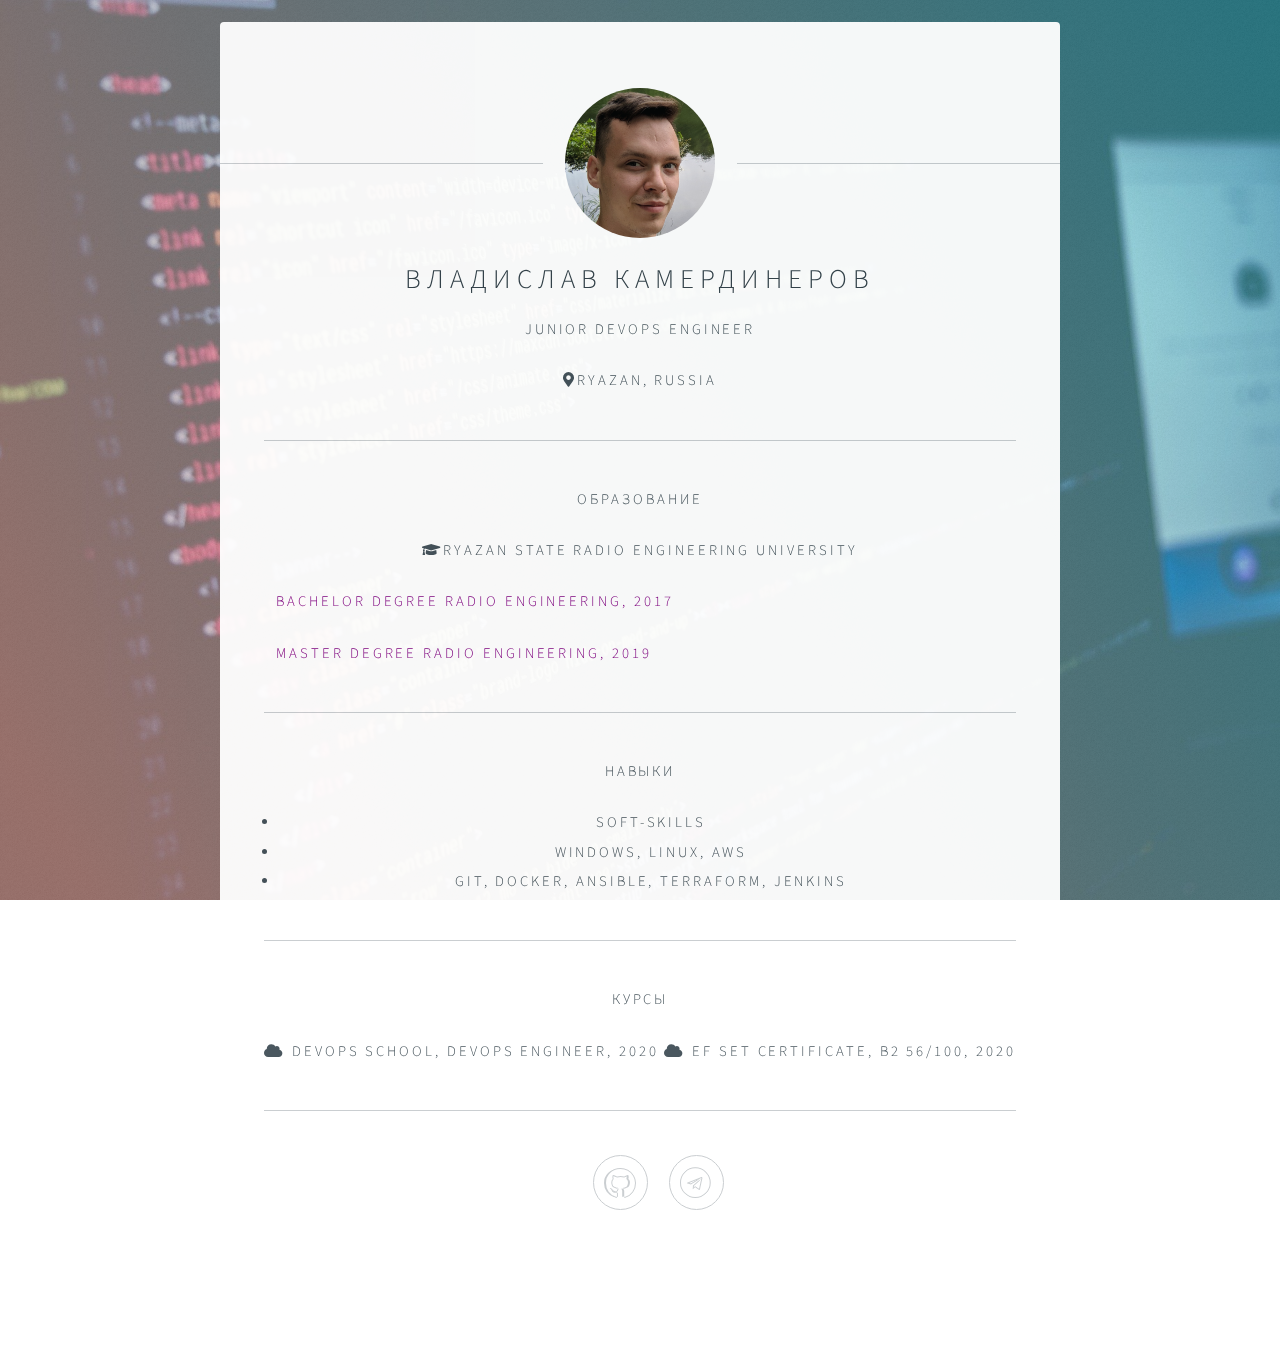
==== index.html @ 16338e8a "add ES" ====
<!DOCTYPE HTML>
<!--
	Identity by HTML5 UP
	html5up.net | @ajlkn
	Free for personal and commercial use under the CCA 3.0 license (html5up.net/license)
-->
<html lang="en" dir="ltr">
	<head>
		<title>Vlad Kamerdinerov</title>
		<meta name="author" content="Vlad Kamerdinerov" />
		<meta name="description" content="This represents my professional identity card, and landing page linking to my social networking profiles." />
		<meta name="keywords" content="dev, engineer, ops, programmer, windows, linux, radio, auto, computer, science, bachelor, master" />

		<meta charset="utf-8" />
		<meta name="viewport" content="width=device-width, initial-scale=1" />
		<!--[if lte IE 8]><script src="assets/js/html5shiv.js"></script><![endif]-->
		<link rel="stylesheet" href="assets/css/fontawesome.min.css" />
		<link rel="stylesheet" href="assets/css/brands.min.css" />
		<link rel="stylesheet" href="assets/css/solid.min.css" />
		<link rel="stylesheet" href="assets/css/github-widget.css" />
		<link rel="stylesheet" href="assets/css/main.css" />
		<link rel="icon" href="images/icon.ico" />
		<!--[if lte IE 9]><link rel="stylesheet" href="assets/css/ie9.css" /><![endif]-->
		<!--[if lte IE 8]><link rel="stylesheet" href="assets/css/ie8.css" /><![endif]-->
		<noscript><link rel="stylesheet" href="assets/css/noscript.css" /></noscript>
	</head>
	<body class="is-loading">

		<!-- Wrapper -->
		<div id="wrapper">

			<!-- Main -->
			<section id="main">
				<header>
					<span class="avatar"><img src="images/avatar.jpg" width="150" height="150" alt="" /></span>
					<h1>Владислав Камердинеров</h1>
					<p><a href="https://ryazan.hh.ru/resume/747a5151ff0758f7b00039ed1f324868526679">Junior DevOps Engineer</a></p>
					<p><i class="icon fas fa-map-marker-alt"></i>Ryazan, Russia</p>
				</header>

				<hr />
				<p>Образование</p>
				<p><i class="icon fas fa-graduation-cap"></i>Ryazan State Radio Engineering University</p>
				<p align="left" style="color: purple">&nbsp;&nbsp;Bachelor degree Radio Engineering, 2017</p>
				<p align="left" style="color: purple">&nbsp;&nbsp;Master degree Radio Engineering, 2019</p>
				<hr />

				<p>Навыки</p>
				<ul>
				<li class="text-white">Soft-skills</li>
				<li class="text-white">Windows, Linux, AWS</li>
				<li class="text-white">GIT, Docker, Ansible, Terraform, Jenkins</li>
				</ul>
				<hr />

				<p>Курсы</p>
				<a class="nav-link text-white" target="_blank" href="files/DevopsKamerdinerov.pdf" rel="nofollow">
                <i class="fas fa-cloud">&nbsp;</i>DevOps School, DevOps Engineer, 2020</a>
				<a class="nav-link text-white" target="_blank" href="files/EF_SET_Certificate" rel="nofollow">
                <i class="fas fa-cloud">&nbsp;</i>EF SET Certificate, B2 56/100, 2020</a>
				<hr />



				<!--
				<p>Проекты</p>
				<p>
				<div class="github-widget" data-user="v-kamerdinerov"></div>
				</p>
				<hr />
				-->


				<footer>
					<ul class="icons fa-ul">
						<li><a href="https://github.com/v-kamerdinerov/" class="icon fab fa-github">GitHub</a></li>
						<li><a href="https://t.me/VladFleur" class="icon fab fa-telegram">Telegram @VladFleur</a></li>
					</ul>
				</footer>

			</section>




			<!-- Footer -->
			<footer id="footer">
				<ul class="copyright">
					<li>&copy; Vlad Kamerdinerov (2020)</li><li>Design: <a href="http://html5up.net">HTML5 UP</a></li>
				</ul>
			</footer>

		</section>

		<!-- Scripts -->
		<!--[if lte IE 8]><script src="assets/js/respond.min.js"></script><![endif]-->
		<script>
			if ('addEventListener' in window) {
				window.addEventListener('load', function() { document.body.className = document.body.className.replace(/\bis-loading\b/, ''); });
				document.body.className += (navigator.userAgent.match(/(MSIE|rv:11\.0)/) ? ' is-ie' : '');
			}
		</script>
		<script src="assets/css/github-widget.js"></script>
	</body>
</html>
---- assets/css/brands.min.css ----
/*!
 * Font Awesome Free 5.8.2 by @fontawesome - https://fontawesome.com
 * License - https://fontawesome.com/license/free (Icons: CC BY 4.0, Fonts: SIL OFL 1.1, Code: MIT License)
 */
@font-face{font-family:"Font Awesome 5 Brands";font-style:normal;font-weight:normal;font-display:auto;src:url(../webfonts/fa-brands-400.eot);src:url(../webfonts/fa-brands-400.eot?#iefix) format("embedded-opentype"),url(../webfonts/fa-brands-400.woff2) format("woff2"),url(../webfonts/fa-brands-400.woff) format("woff"),url(../webfonts/fa-brands-400.ttf) format("truetype"),url(../webfonts/fa-brands-400.svg#fontawesome) format("svg")}.fab{font-family:"Font Awesome 5 Brands"}
---- assets/css/solid.min.css ----
/*!
 * Font Awesome Free 5.8.2 by @fontawesome - https://fontawesome.com
 * License - https://fontawesome.com/license/free (Icons: CC BY 4.0, Fonts: SIL OFL 1.1, Code: MIT License)
 */
@font-face{font-family:"Font Awesome 5 Free";font-style:normal;font-weight:900;font-display:auto;src:url(../webfonts/fa-solid-900.eot);src:url(../webfonts/fa-solid-900.eot?#iefix) format("embedded-opentype"),url(../webfonts/fa-solid-900.woff2) format("woff2"),url(../webfonts/fa-solid-900.woff) format("woff"),url(../webfonts/fa-solid-900.ttf) format("truetype"),url(../webfonts/fa-solid-900.svg#fontawesome) format("svg")}.fa,.fas{font-family:"Font Awesome 5 Free";font-weight:900}
---- assets/css/github-widget.css ----
.gw-repo-outer {
  float: left;
  width: 100%;
}
.gw-repo-outer:nth-child(2) {
  clear: left;
}
.gw-repo {
  padding: 0.5em 0;
  margin: 0 1.5em 1em 0;
  border-top: 1px solid #ccc;
}
.gw-repo:nth-child(2n) {
  margin: 0 0 1em 1.5em;
}
.gw-title{
  margin-bottom: 0.3em;
}
.gw-name {
  font-weight: bold;
}
.gw-stats {
  display: inline-block;
  margin: 0;
  float: right;
}
.gw-watchers, .gw-forks {
  display: inline-block;
  height: 21px;
  padding: 0 5px 0 23px;
  line-height: 21px;
  background: transparent url('repostat.png') no-repeat 0 0;
}
.gw-watchers {
  background-position: 5px -2px;
}
.gw-forks {
  background-position: 5px -52px;
}
.gw-lang {
  font-size: 0.8em;
  color: #777;
}
.gw-clearer {
  clear: left;
}
---- assets/css/main.css ----
@charset "UTF-8";
@import url(fontawesome.min.css);
@import url("https://fonts.googleapis.com/css?family=Source+Sans+Pro:300");

/*
	Identity by HTML5 UP
	html5up.net | @ajlkn
	Free for personal and commercial use under the CCA 3.0 license (html5up.net/license)
*/

/* Reset */

	html, body, div, span, applet, object, iframe, h1, h2, h3, h4, h5, h6, p, blockquote, pre, a, abbr, acronym, address, big, cite, code, del, dfn, em, img, ins, kbd, q, s, samp, small, strike, strong, sub, sup, tt, var, b, u, i, center, dl, dt, dd, ol, ul, li, fieldset, form, label, legend, table, caption, tbody, tfoot, thead, tr, th, td, article, aside, canvas, details, embed, figure, figcaption, footer, header, hgroup, menu, nav, output, ruby, section, summary, time, mark, audio, video {
		margin: 0;
		padding: 0;
		border: 0;
		font-size: 100%;
		font: inherit;
		vertical-align: baseline;
	}

	article, aside, details, figcaption, figure, footer, header, hgroup, menu, nav, section {
		display: block;
	}

	body {
		line-height: 1;
	}

	ol, ul {
		list-style: none;
	}

	blockquote, q {
		quotes: none;
	}

	blockquote:before, blockquote:after, q:before, q:after {
		content: '';
		content: none;
	}

	table {
		border-collapse: collapse;
		border-spacing: 0;
	}

	body {
		-webkit-text-size-adjust: none;
	}

/* Box Model */

	*, *:before, *:after {
		-moz-box-sizing: border-box;
		-webkit-box-sizing: border-box;
		box-sizing: border-box;
	}

/* Basic */

	@media screen and (max-width: 480px) {

		html, body {
			min-width: 320px;
		}

	}

	body.is-loading *, body.is-loading *:before, body.is-loading *:after {
		-moz-animation: none !important;
		-webkit-animation: none !important;
		-ms-animation: none !important;
		animation: none !important;
		-moz-transition: none !important;
		-webkit-transition: none !important;
		-ms-transition: none !important;
		transition: none !important;
	}

	html {
		height: 100%;
	}

	body {
		height: 100%;
		background-color: #ffffff;
		background-image: url("images/overlay.png"), -moz-linear-gradient(60deg, rgba(255, 165, 150, 0.5) 5%, rgba(0, 228, 255, 0.35)), url("../../images/bg.jpg");
		background-image: url("images/overlay.png"), -webkit-linear-gradient(60deg, rgba(255, 165, 150, 0.5) 5%, rgba(0, 228, 255, 0.35)), url("../../images/bg.jpg");
		background-image: url("images/overlay.png"), -ms-linear-gradient(60deg, rgba(255, 165, 150, 0.5) 5%, rgba(0, 228, 255, 0.35)), url("../../images/bg.jpg");
		background-image: url("images/overlay.png"), linear-gradient(60deg, rgba(255, 165, 150, 0.5) 5%, rgba(0, 228, 255, 0.35)), url("../../images/bg.jpg");
		background-repeat: repeat,			no-repeat,			no-repeat;
		background-size: 100px 100px, cover,				cover;
		background-position: top left,		center center,		bottom center;
		background-attachment: fixed,			fixed,				fixed;
	}

		body:after {
			content: '';
			display: block;
			position: fixed;
			top: 0;
			left: 0;
			width: 100%;
			height: inherit;
			opacity: 0;
			z-index: 1;
			background-color: #ffffff;
			background-image: url("images/overlay.png"), -moz-linear-gradient(60deg, rgba(255, 165, 150, 0.5) 5%, rgba(0, 228, 255, 0.35));
			background-image: url("images/overlay.png"), -webkit-linear-gradient(60deg, rgba(255, 165, 150, 0.5) 5%, rgba(0, 228, 255, 0.35));
			background-image: url("images/overlay.png"), -ms-linear-gradient(60deg, rgba(255, 165, 150, 0.5) 5%, rgba(0, 228, 255, 0.35));
			background-image: url("images/overlay.png"), linear-gradient(60deg, rgba(255, 165, 150, 0.5) 5%, rgba(0, 228, 255, 0.35));
			background-repeat: repeat,			no-repeat;
			background-size: 100px 100px, cover;
			background-position: top left,		center center;
			-moz-transition: opacity 1.75s ease-out;
			-webkit-transition: opacity 1.75s ease-out;
			-ms-transition: opacity 1.75s ease-out;
			transition: opacity 1.75s ease-out;
		}

		body.is-loading:after {
			opacity: 1;
		}

/* Type */

	body, input, select, textarea {
		color: #414f57;
		font-family: "Source Sans Pro", Helvetica, sans-serif;
		font-size: 14pt;
		font-weight: 300;
		line-height: 2;
		letter-spacing: 0.2em;
		text-transform: uppercase;
	}

		@media screen and (max-width: 1680px) {

			body, input, select, textarea {
				font-size: 11pt;
			}

		}

		@media screen and (max-width: 480px) {

			body, input, select, textarea {
				font-size: 10pt;
				line-height: 1.75;
			}

		}

	a {
		-moz-transition: color 0.2s ease, border-color 0.2s ease;
		-webkit-transition: color 0.2s ease, border-color 0.2s ease;
		-ms-transition: color 0.2s ease, border-color 0.2s ease;
		transition: color 0.2s ease, border-color 0.2s ease;
		color: inherit;
		text-decoration: none;
	}

		a:before {
			-moz-transition: color 0.2s ease, text-shadow 0.2s ease;
			-webkit-transition: color 0.2s ease, text-shadow 0.2s ease;
			-ms-transition: color 0.2s ease, text-shadow 0.2s ease;
			transition: color 0.2s ease, text-shadow 0.2s ease;
		}

		a:hover {
			color: #ff7496;
		}

	strong, b {
		color: #313f47;
	}

	em, i {
		font-style: italic;
	}

	p {
		margin: 0 0 1.5em 0;
	}

	h1, h2, h3, h4, h5, h6 {
		color: #313f47;
		line-height: 1.5;
		margin: 0 0 0.75em 0;
	}

		h1 a, h2 a, h3 a, h4 a, h5 a, h6 a {
			color: inherit;
			text-decoration: none;
		}

	h1 {
		font-size: 1.85em;
		letter-spacing: 0.22em;
		margin: 0 0 0.525em 0;
	}

	h2 {
		font-size: 1.25em;
	}

	h3 {
		font-size: 1em;
	}

	h4 {
		font-size: 1em;
	}

	h5 {
		font-size: 1em;
	}

	h6 {
		font-size: 1em;
	}

	@media screen and (max-width: 480px) {

		h1 {
			font-size: 1.65em;
		}

	}

	sub {
		font-size: 0.8em;
		position: relative;
		top: 0.5em;
	}

	sup {
		font-size: 0.8em;
		position: relative;
		top: -0.5em;
	}

	hr {
		border: 0;
		border-bottom: solid 1px #c8cccf;
		margin: 3em 0;
	}

/* Form */

	form {
		margin: 0 0 1.5em 0;
	}

		form > .field {
			margin: 0 0 1.5em 0;
		}

			form > .field > :last-child {
				margin-bottom: 0;
			}

	label {
		color: #313f47;
		display: block;
		font-size: 0.9em;
		margin: 0 0 0.75em 0;
	}

	input[type="text"],
	input[type="password"],
	input[type="email"],
	input[type="tel"],
	select,
	textarea {
		-moz-appearance: none;
		-webkit-appearance: none;
		-ms-appearance: none;
		appearance: none;
		border-radius: 4px;
		border: solid 1px #c8cccf;
		color: inherit;
		display: block;
		outline: 0;
		padding: 0 1em;
		text-decoration: none;
		width: 100%;
	}

		input[type="text"]:invalid,
		input[type="password"]:invalid,
		input[type="email"]:invalid,
		input[type="tel"]:invalid,
		select:invalid,
		textarea:invalid {
			box-shadow: none;
		}

		input[type="text"]:focus,
		input[type="password"]:focus,
		input[type="email"]:focus,
		input[type="tel"]:focus,
		select:focus,
		textarea:focus {
			border-color: #ff7496;
		}

	.select-wrapper {
		text-decoration: none;
		display: block;
		position: relative;
	}

		.select-wrapper:before {
			content: "";
			-moz-osx-font-smoothing: grayscale;
			-webkit-font-smoothing: antialiased;
			font-family: "Font Awesome 5 Free";
			font-style: normal;
			font-weight: 900;
			text-transform: none !important;
		}

		.select-wrapper:before {
			color: #c8cccf;
			display: block;
			height: 2.75em;
			line-height: 2.75em;
			pointer-events: none;
			position: absolute;
			right: 0;
			text-align: center;
			top: 0;
			width: 2.75em;
		}

		.select-wrapper select::-ms-expand {
			display: none;
		}

	input[type="text"],
	input[type="password"],
	input[type="email"],
	select {
		height: 2.75em;
	}

	textarea {
		padding: 0.75em 1em;
	}

	input[type="checkbox"],
	input[type="radio"] {
		-moz-appearance: none;
		-webkit-appearance: none;
		-ms-appearance: none;
		appearance: none;
		display: block;
		float: left;
		margin-right: -2em;
		opacity: 0;
		width: 1em;
		z-index: -1;
	}

		input[type="checkbox"] + label,
		input[type="radio"] + label {
			text-decoration: none;
			color: #414f57;
			cursor: pointer;
			display: inline-block;
			font-size: 1em;
			font-weight: 300;
			padding-left: 2.4em;
			padding-right: 0.75em;
			position: relative;
		}

			input[type="checkbox"] + label:before,
			input[type="radio"] + label:before {
				-moz-osx-font-smoothing: grayscale;
				-webkit-font-smoothing: antialiased;
				font-style: normal;
				text-transform: none !important;
			}

			input[type="checkbox"] + label:before,
			input[type="radio"] + label:before {
				border-radius: 4px;
				border: solid 1px #c8cccf;
				content: '';
				display: inline-block;
				height: 1.65em;
				left: 0;
				line-height: 1.58125em;
				position: absolute;
				text-align: center;
				top: 0.15em;
				width: 1.65em;
			}

		input[type="checkbox"]:checked + label:before,
		input[type="radio"]:checked + label:before {
			color: #ff7496;
			content: '\f00c';
		}

		input[type="checkbox"]:focus + label:before,
		input[type="radio"]:focus + label:before {
			border-color: #ff7496;
		}

	input[type="checkbox"] + label:before {
		border-radius: 4px;
	}

	input[type="radio"] + label:before {
		border-radius: 100%;
	}

	::-webkit-input-placeholder {
		color: #616f77 !important;
		opacity: 1.0;
	}

	:-moz-placeholder {
		color: #616f77 !important;
		opacity: 1.0;
	}

	::-moz-placeholder {
		color: #616f77 !important;
		opacity: 1.0;
	}

	:-ms-input-placeholder {
		color: #616f77 !important;
		opacity: 1.0;
	}

	.formerize-placeholder {
		color: #616f77 !important;
		opacity: 1.0;
	}

/* Icon */

	.icon {
		text-decoration: none;
		position: relative;
		border-bottom: none;
	}

		.icon:before {
			-moz-osx-font-smoothing: grayscale;
			-webkit-font-smoothing: antialiased;
			font-style: normal;
			text-transform: none !important;
		}

		.icon > .label {
			display: none;
		}

/* List */

	ol {
		list-style: decimal;
		margin: 0 0 1.5em 0;
		padding-left: 1.25em;
	}

		ol li {
			padding-left: 0.25em;
		}

	ul {
		list-style: disc;
		margin: 0 0 1.5em 0;
		padding-left: 1em;

	}

		ul li {

			padding-left: 0.5em;

		}

		ul.alt {
			list-style: none;
			padding-left: 0;
		}

			ul.alt li {
				border-top: solid 1px #c8cccf;
				padding: 0.5em 0;
			}

				ul.alt li:first-child {
					border-top: 0;
					padding-top: 0;
				}

		ul.icons {
			cursor: default;
			list-style: none;
			padding-left: 0;
			margin-top: -0.675em;
		}

			ul.icons li {
				display: inline-block;
				padding: 0.675em 0.5em;
			}

				ul.icons li a {
					text-decoration: none;
					position: relative;
					display: block;
					width: 3.75em;
					height: 3.75em;
					border-radius: 100%;
					border: solid 1px #c8cccf;
					line-height: 3.75em;
					overflow: hidden;
					text-align: center;
					text-indent: 3.75em;
					white-space: nowrap;
				}

					ul.icons li a:before {
						-moz-osx-font-smoothing: grayscale;
						-webkit-font-smoothing: antialiased;
						font-style: normal;
						font-weight: 400;
						text-transform: none !important;
					}

					ul.icons li a:before {
						color: #ffffff;
						text-shadow: 1.25px 0px 0px #c8cccf, -1.25px 0px 0px #c8cccf, 0px 1.25px 0px #c8cccf, 0px -1.25px 0px #c8cccf;
					}

					ul.icons li a:hover:before {
						text-shadow: 1.25px 0px 0px #ff7496, -1.25px 0px 0px #ff7496, 0px 1.25px 0px #ff7496, 0px -1.25px 0px #ff7496;
					}

					ul.icons li a:before {
						position: absolute;
						top: 0;
						left: 0;
						width: inherit;
						height: inherit;
						font-size: 1.85rem;
						line-height: inherit;
						text-align: center;
						text-indent: 0;
					}

					ul.icons li a:hover {
						border-color: #ff7496;
					}

			@media screen and (max-width: 480px) {

				ul.icons li a:before {
					font-size: 1.5rem;
				}

			}

		ul.actions {
			cursor: default;
			list-style: none;
			padding-left: 0;
		}

			ul.actions li {
				display: inline-block;
				padding: 0 0.75em 0 0;
				vertical-align: middle;
			}

				ul.actions li:last-child {
					padding-right: 0;
				}

	dl {
		margin: 0 0 1.5em 0;
	}

		dl dt {
			display: block;
			margin: 0 0 0.75em 0;
		}

		dl dd {
			margin-left: 1.5em;
		}

/* Button */

	input[type="submit"],
	input[type="reset"],
	input[type="button"],
	button,
	.button {
		-moz-appearance: none;
		-webkit-appearance: none;
		-ms-appearance: none;
		appearance: none;
		-moz-transition: background-color 0.2s ease-in-out, border-color 0.2s ease-in-out, color 0.2s ease-in-out;
		-webkit-transition: background-color 0.2s ease-in-out, border-color 0.2s ease-in-out, color 0.2s ease-in-out;
		-ms-transition: background-color 0.2s ease-in-out, border-color 0.2s ease-in-out, color 0.2s ease-in-out;
		transition: background-color 0.2s ease-in-out, border-color 0.2s ease-in-out, color 0.2s ease-in-out;
		display: inline-block;
		height: 2.75em;
		line-height: 2.75em;
		padding: 0 1.5em;
		background-color: transparent;
		border-radius: 4px;
		border: solid 1px #c8cccf;
		color: #414f57 !important;
		cursor: pointer;
		text-align: center;
		text-decoration: none;
		white-space: nowrap;
	}

		input[type="submit"]:hover,
		input[type="reset"]:hover,
		input[type="button"]:hover,
		button:hover,
		.button:hover {
			border-color: #ff7496;
			color: #ff7496 !important;
		}

		input[type="submit"].icon,
		input[type="reset"].icon,
		input[type="button"].icon,
		button.icon,
		.button.icon {
			padding-left: 1.35em;
		}

			input[type="submit"].icon:before,
			input[type="reset"].icon:before,
			input[type="button"].icon:before,
			button.icon:before,
			.button.icon:before {
				margin-right: 0.5em;
			}

		input[type="submit"].fit,
		input[type="reset"].fit,
		input[type="button"].fit,
		button.fit,
		.button.fit {
			display: block;
			width: 100%;
			margin: 0 0 0.75em 0;
		}

		input[type="submit"].small,
		input[type="reset"].small,
		input[type="button"].small,
		button.small,
		.button.small {
			font-size: 0.8em;
		}

		input[type="submit"].big,
		input[type="reset"].big,
		input[type="button"].big,
		button.big,
		.button.big {
			font-size: 1.35em;
		}

		input[type="submit"].disabled, input[type="submit"]:disabled,
		input[type="reset"].disabled,
		input[type="reset"]:disabled,
		input[type="button"].disabled,
		input[type="button"]:disabled,
		button.disabled,
		button:disabled,
		.button.disabled,
		.button:disabled {
			-moz-pointer-events: none;
			-webkit-pointer-events: none;
			-ms-pointer-events: none;
			pointer-events: none;
			opacity: 0.5;
		}

/* Main */

	#main {
		position: relative;
		max-width: 100%;
		min-width: 27em;
		padding: 4.5em 3em 3em 3em ;
		background: #ffffff;
		border-radius: 4px;
		cursor: default;
		opacity: 0.95;
		text-align: center;
		-moz-transform-origin: 50% 50%;
		-webkit-transform-origin: 50% 50%;
		-ms-transform-origin: 50% 50%;
		transform-origin: 50% 50%;
		-moz-transform: rotateX(0deg);
		-webkit-transform: rotateX(0deg);
		-ms-transform: rotateX(0deg);
		transform: rotateX(0deg);
		-moz-transition: opacity 1s ease, -moz-transform 1s ease;
		-webkit-transition: opacity 1s ease, -webkit-transform 1s ease;
		-ms-transition: opacity 1s ease, -ms-transform 1s ease;
		transition: opacity 1s ease, transform 1s ease;
	}

		#main .avatar {
			position: relative;
			display: block;
			margin-bottom: 1.5em;
		}

			#main .avatar img {
				display: block;
				margin: 0 auto;
				border-radius: 100%;
				box-shadow: 0 0 0 1.5em #ffffff;
			}

			#main .avatar:before {
				content: '';
				display: block;
				position: absolute;
				top: 50%;
				left: -3em;
				width: calc(100% + 6em);
				height: 1px;
				z-index: -1;
				background: #c8cccf;
			}

		@media screen and (max-width: 480px) {

			#main {
				min-width: 0;
				width: 100%;
				padding: 4em 2em 2.5em 2em ;
			}

				#main .avatar:before {
					left: -2em;
					width: calc(100% + 4em);
				}

		}

		body.is-loading #main {
			opacity: 0;
			-moz-transform: rotateX(15deg);
			-webkit-transform: rotateX(15deg);
			-ms-transform: rotateX(15deg);
			transform: rotateX(15deg);
		}

/* Footer */

	#footer {
		-moz-align-self: -moz-flex-end;
		-webkit-align-self: -webkit-flex-end;
		-ms-align-self: -ms-flex-end;
		align-self: flex-end;
		width: 100%;
		padding: 1.5em 0 0 0;
		color: rgba(255, 255, 255, 0.75);
		cursor: default;
		text-align: center;
	}

		#footer .copyright {
			margin: 0;
			padding: 0;
			font-size: 0.9em;
			list-style: none;
		}

			#footer .copyright li {
				display: inline-block;
				margin: 0 0 0 0.45em;
				padding: 0 0 0 0.85em;
				border-left: solid 1px rgba(255, 255, 255, 0.5);
				line-height: 1;
			}

				#footer .copyright li:first-child {
					border-left: 0;
				}


/* Wrapper */

	#wrapper {
		display: -moz-flex;
		display: -webkit-flex;
		display: -ms-flex;
		display: flex;
		-moz-align-items: center;
		-webkit-align-items: center;
		-ms-align-items: center;
		align-items: center;
		-moz-justify-content: space-between;
		-webkit-justify-content: space-between;
		-ms-justify-content: space-between;
		justify-content: space-between;
		-moz-flex-direction: column;
		-webkit-flex-direction: column;
		-ms-flex-direction: column;
		flex-direction: column;
		-moz-perspective: 1000px;
		-webkit-perspective: 1000px;
		-ms-perspective: 1000px;
		perspective: 1000px;
		position: relative;
		min-height: 100%;
		padding: 1.5em;
		z-index: 2;
	}

		#wrapper > * {
			z-index: 1;
		}

		#wrapper:before {
			content: '';
			display: block;
		}

		@media screen and (max-width: 360px) {

			#wrapper {
				padding: 0.75em;
			}

		}

		body.is-ie #wrapper {
			height: 100%;
		}
---- assets/css/ie9.css ----
/*
	Identity by HTML5 UP
	html5up.net | @ajlkn
	Free for personal and commercial use under the CCA 3.0 license (html5up.net/license)
*/

/* Basic */

	body {
		background-image: url("../../images/bg.jpg");
		background-repeat: no-repeat;
		background-size: cover;
		background-position: bottom center;
		background-attachment: fixed;
	}

		body:after {
			display: none;
		}

/* List */

	ul.icons li a:before {
		color: #c8cccf;
	}

	ul.icons li a:hover:before {
		color: #ff7496;
	}

/* Wrapper */

	#wrapper {
		text-align: center;
	}

/* Main */

	#main {
		display: inline-block;
	}
---- assets/css/ie8.css ----
/*
	Identity by HTML5 UP
	html5up.net | @ajlkn
	Free for personal and commercial use under the CCA 3.0 license (html5up.net/license)
*/

/* List */

	ul.icons li a {
		-ms-behavior: url("assets/js/PIE.htc");
	}

		ul.icons li a:before {
			text-align: center;
			font-size: 26px;
		}

/* Main */

	#main {
		-ms-behavior: url("assets/js/PIE.htc");
	}

		#main .avatar img {
			-ms-behavior: url("assets/js/PIE.htc");
		}

/* Footer */

	#footer {
		color: #fff;
	}

		#footer .copyright li {
			border-left: solid 1px #fff;
		}
---- assets/css/noscript.css ----
/*
	Identity by HTML5 UP
	html5up.net | @ajlkn
	Free for personal and commercial use under the CCA 3.0 license (html5up.net/license)
*/

/* Basic */

	body:after {
		display: none;
	}

/* Main */

	#main {
		-moz-transform: none !important;
		-webkit-transform: none !important;
		-ms-transform: none !important;
		transform: none !important;
		opacity: 1 !important;
	}
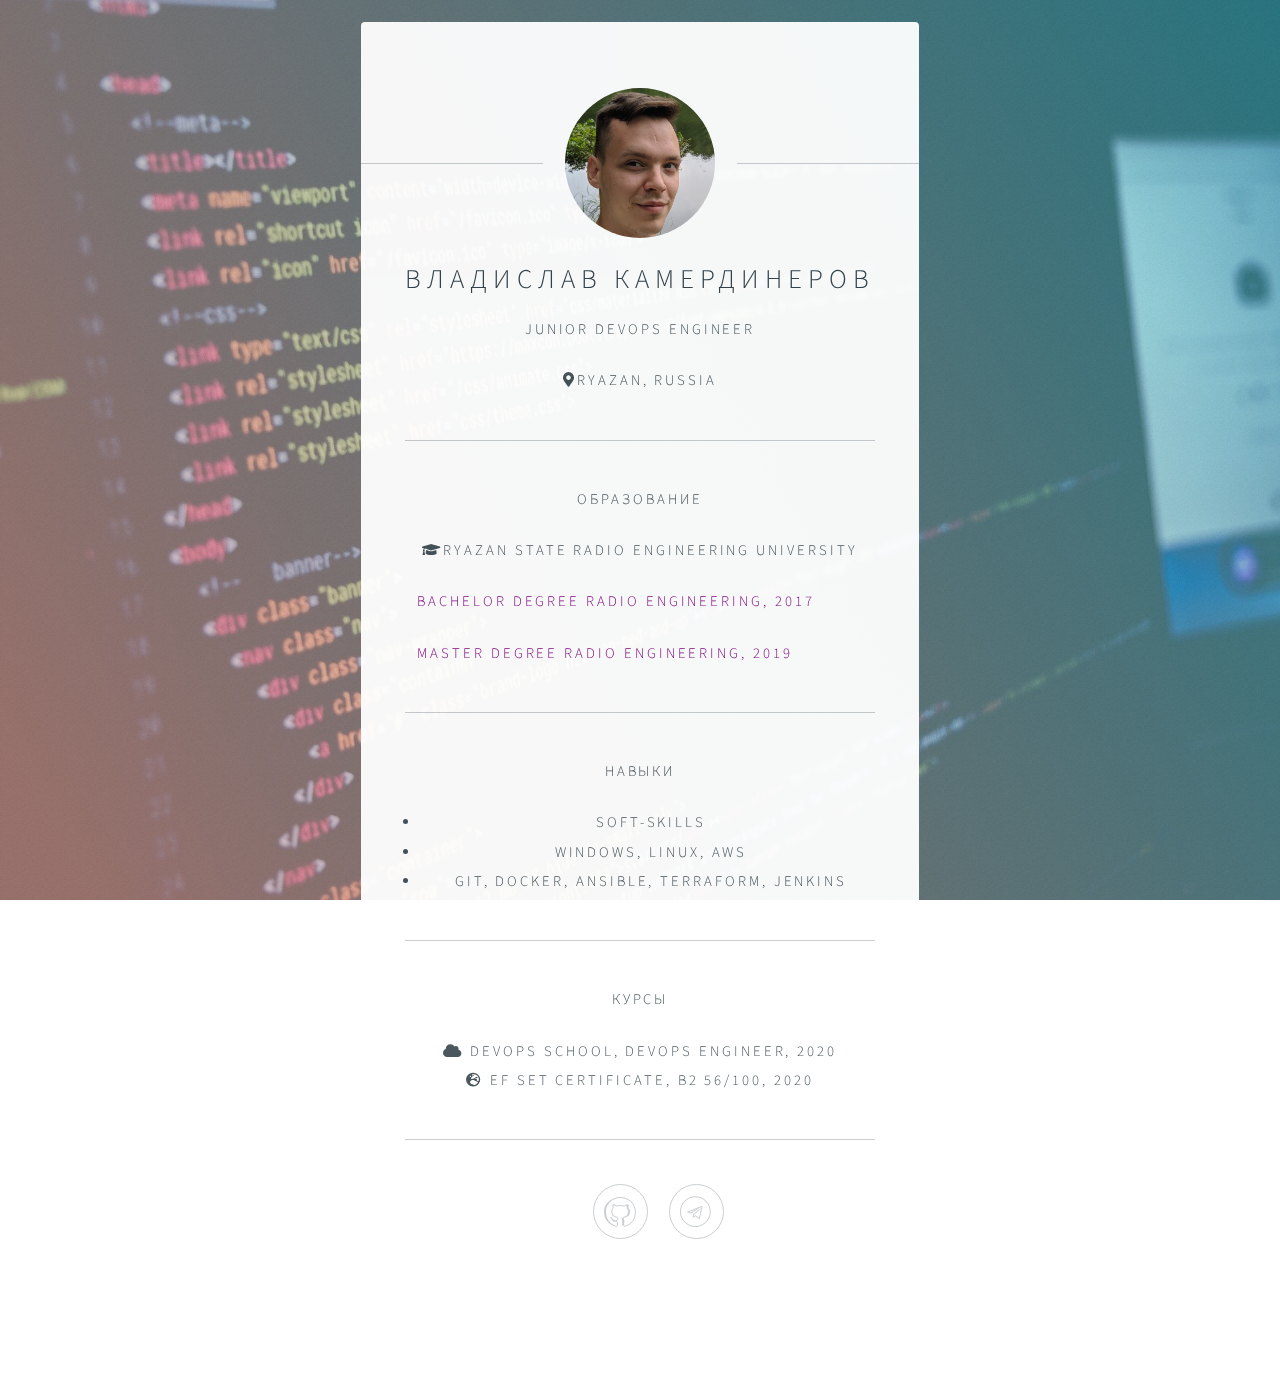
==== commit 9ff8d035: "fix ES" ====
--- a/index.html
+++ b/index.html
@@ -55,9 +55,9 @@
 
 				<p>Курсы</p>
 				<a class="nav-link text-white" target="_blank" href="files/DevopsKamerdinerov.pdf" rel="nofollow">
-                <i class="fas fa-cloud">&nbsp;</i>DevOps School, DevOps Engineer, 2020</a>
-				<a class="nav-link text-white" target="_blank" href="files/EF_SET_Certificate" rel="nofollow">
-                <i class="fas fa-cloud">&nbsp;</i>EF SET Certificate, B2 56/100, 2020</a>
+                <i class="fas fa-cloud">&nbsp;</i>DevOps School, DevOps Engineer, 2020</a> <br>
+				<a class="nav-link text-white" target="_blank" href="files/EF_SET_Certificate.pdf" rel="nofollow">
+                 <i class="fas fa-globe-europe">&nbsp;</i>EF SET Certificate, B2 56/100, 2020</a>
 				<hr />
 
 
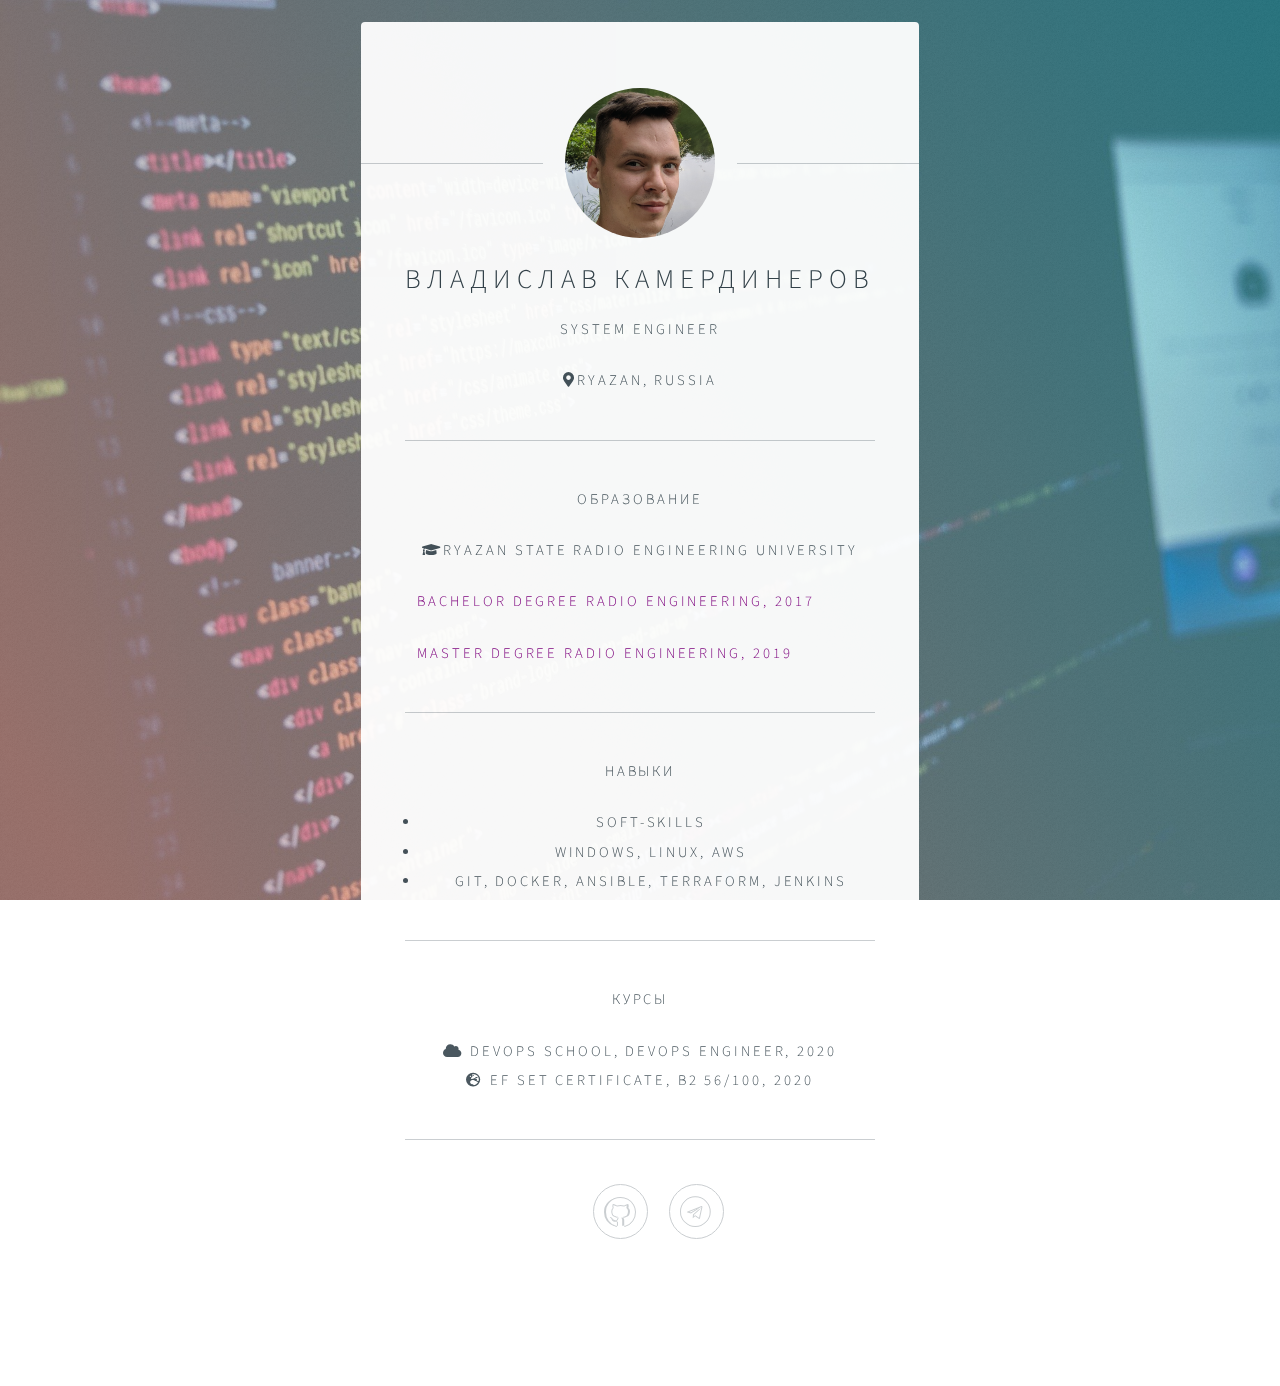
==== commit 7b15d89a: "minor fix" ====
--- a/index.html
+++ b/index.html
@@ -34,7 +34,8 @@
 				<header>
 					<span class="avatar"><img src="images/avatar.jpg" width="150" height="150" alt="" /></span>
 					<h1>Владислав Камердинеров</h1>
-					<p><a href="https://ryazan.hh.ru/resume/747a5151ff0758f7b00039ed1f324868526679">Junior DevOps Engineer</a></p>
+				<!--<p><a href="https://ryazan.hh.ru/resume/747a5151ff0758f7b00039ed1f324868526679">Junior DevOps Engineer</a></p> -->
+					<p>System Engineer</p>
 					<p><i class="icon fas fa-map-marker-alt"></i>Ryazan, Russia</p>
 				</header>
 
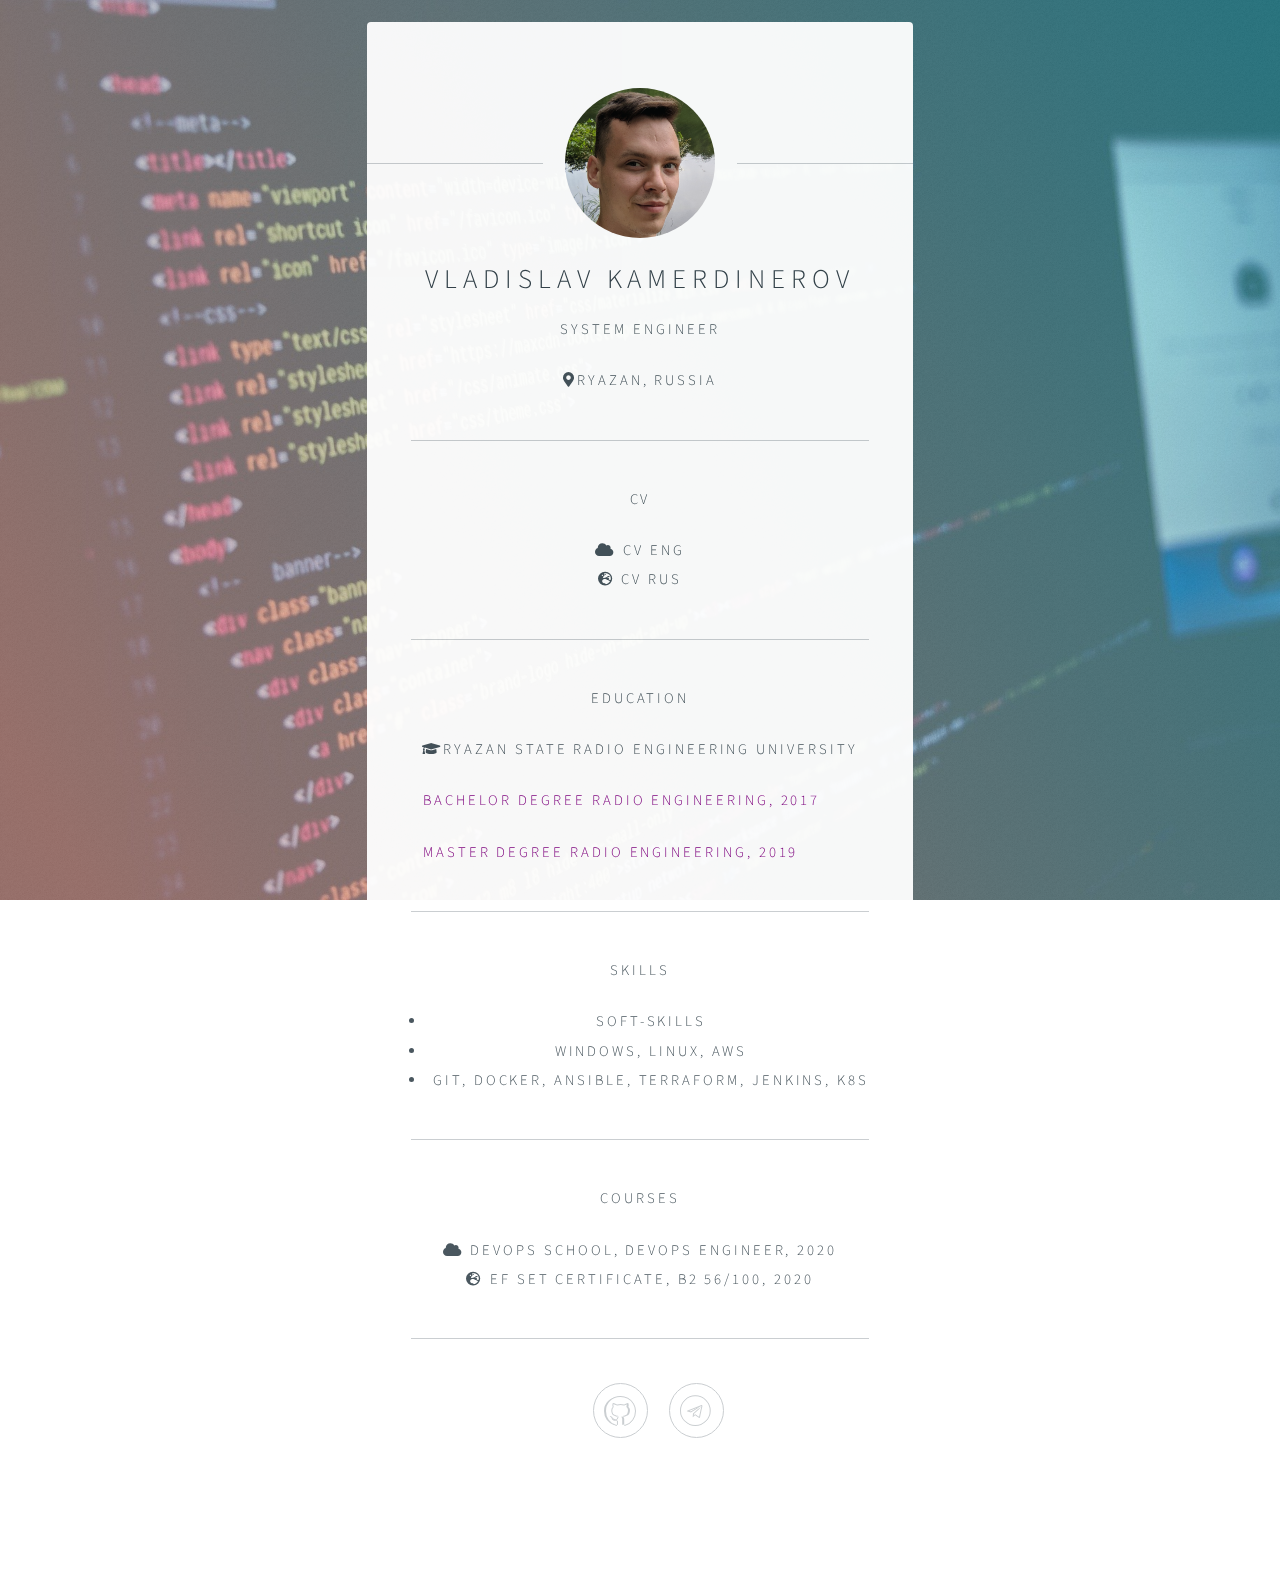
==== commit 53210bdf: "Add CV, little refactoring" ====
--- a/index.html
+++ b/index.html
@@ -33,28 +33,34 @@
 			<section id="main">
 				<header>
 					<span class="avatar"><img src="images/avatar.jpg" width="150" height="150" alt="" /></span>
-					<h1>Владислав Камердинеров</h1>
+					<h1>Vladislav Kamerdinerov</h1>
 				<!--<p><a href="https://ryazan.hh.ru/resume/747a5151ff0758f7b00039ed1f324868526679">Junior DevOps Engineer</a></p> -->
 					<p>System Engineer</p>
 					<p><i class="icon fas fa-map-marker-alt"></i>Ryazan, Russia</p>
 				</header>
 
 				<hr />
-				<p>Образование</p>
+				<p>CV</p>
+				<a class="nav-link text-white" target="_blank" href="files/v-kamerdinerov-eng.pdf" rel="nofollow">
+                <i class="fas fa-cloud">&nbsp;</i>CV Eng</a> <br>
+				<a class="nav-link text-white" target="_blank" href="files/v-kamerdinerov-rus.pdf" rel="nofollow">
+                 <i class="fas fa-globe-europe">&nbsp;</i>CV Rus</a>
+				<hr />
+				<p>Education</p>
 				<p><i class="icon fas fa-graduation-cap"></i>Ryazan State Radio Engineering University</p>
 				<p align="left" style="color: purple">&nbsp;&nbsp;Bachelor degree Radio Engineering, 2017</p>
 				<p align="left" style="color: purple">&nbsp;&nbsp;Master degree Radio Engineering, 2019</p>
 				<hr />
 
-				<p>Навыки</p>
+				<p>Skills</p>
 				<ul>
 				<li class="text-white">Soft-skills</li>
 				<li class="text-white">Windows, Linux, AWS</li>
-				<li class="text-white">GIT, Docker, Ansible, Terraform, Jenkins</li>
+				<li class="text-white">Git, Docker, Ansible, Terraform, Jenkins, K8s</li>
 				</ul>
 				<hr />
 
-				<p>Курсы</p>
+				<p>Courses</p>
 				<a class="nav-link text-white" target="_blank" href="files/DevopsKamerdinerov.pdf" rel="nofollow">
                 <i class="fas fa-cloud">&nbsp;</i>DevOps School, DevOps Engineer, 2020</a> <br>
 				<a class="nav-link text-white" target="_blank" href="files/EF_SET_Certificate.pdf" rel="nofollow">
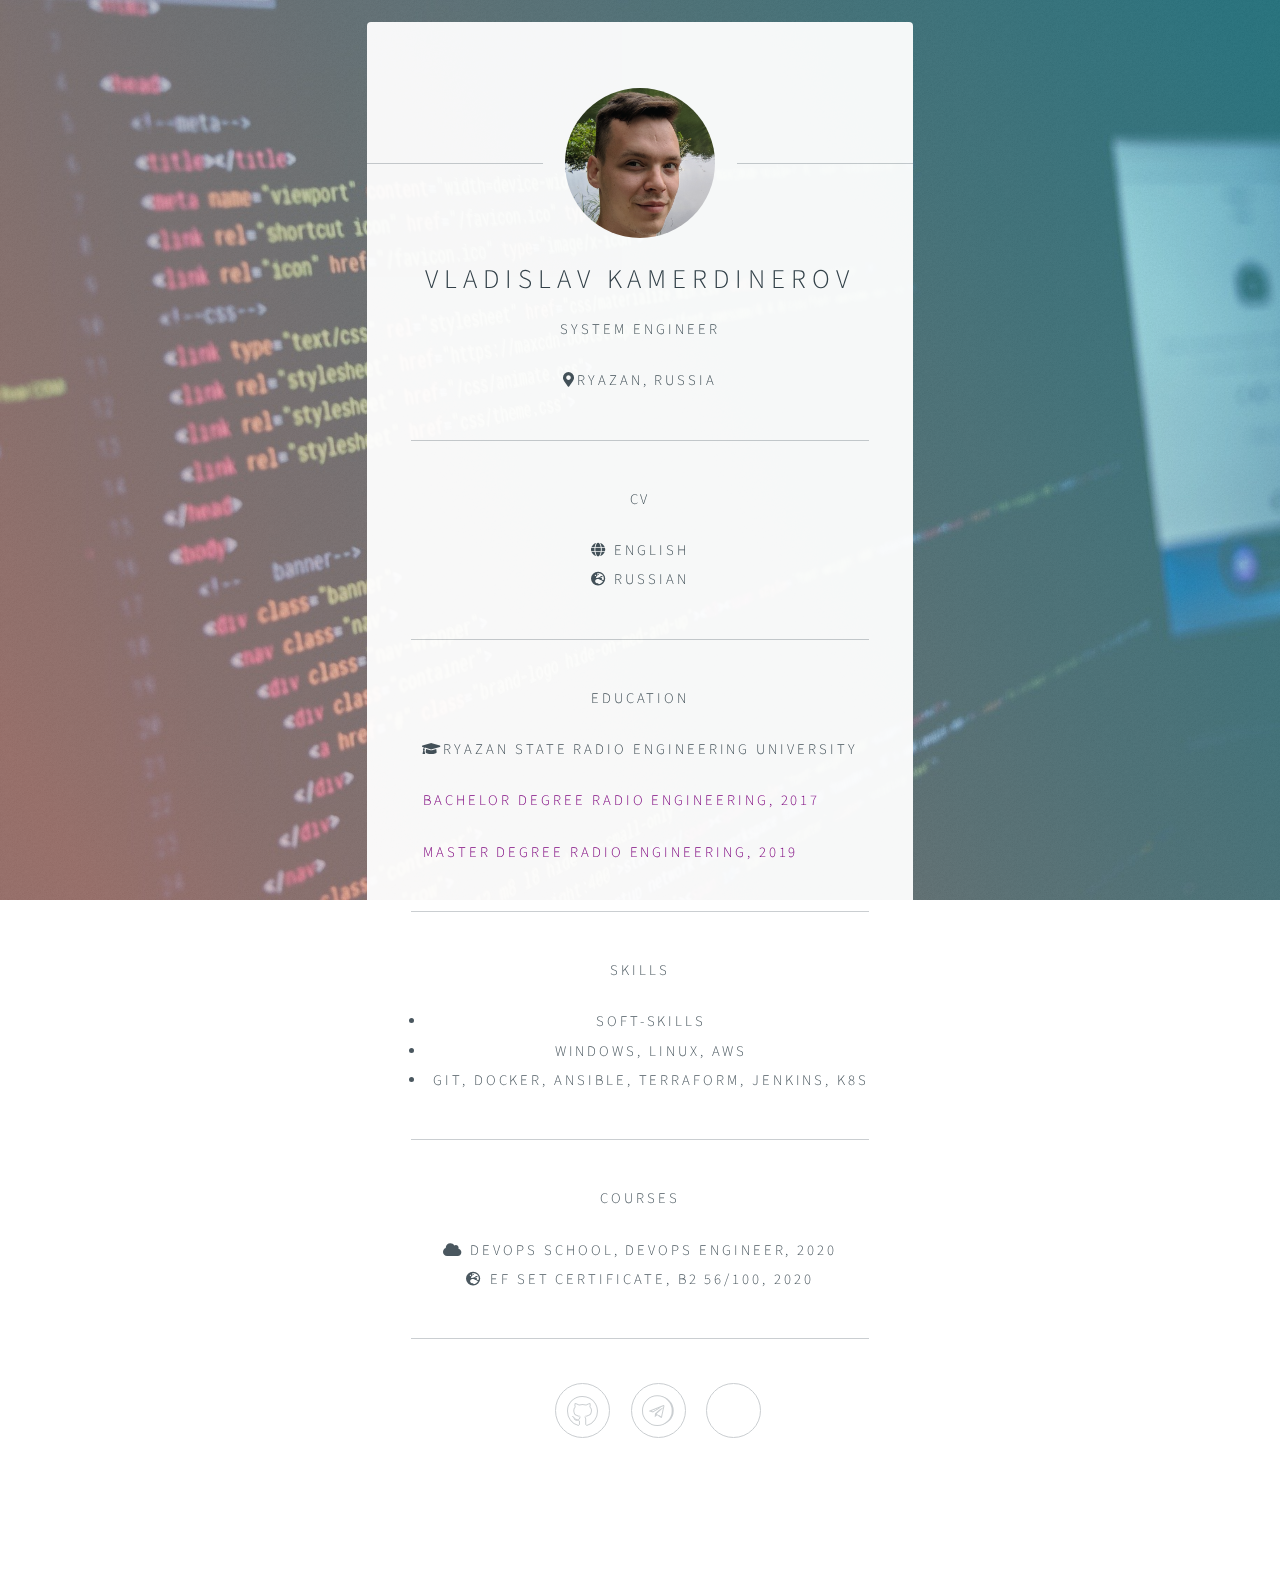
==== commit 241d9a88: "Add linkedin, some icons" ====
--- a/index.html
+++ b/index.html
@@ -42,9 +42,9 @@
 				<hr />
 				<p>CV</p>
 				<a class="nav-link text-white" target="_blank" href="files/v-kamerdinerov-eng.pdf" rel="nofollow">
-                <i class="fas fa-cloud">&nbsp;</i>CV Eng</a> <br>
+                <i class="fas fa-globe">&nbsp;</i>English</a> <br>
 				<a class="nav-link text-white" target="_blank" href="files/v-kamerdinerov-rus.pdf" rel="nofollow">
-                 <i class="fas fa-globe-europe">&nbsp;</i>CV Rus</a>
+                 <i class="fas fa-globe-europe">&nbsp;</i>Russian</a>
 				<hr />
 				<p>Education</p>
 				<p><i class="icon fas fa-graduation-cap"></i>Ryazan State Radio Engineering University</p>
@@ -82,6 +82,7 @@
 					<ul class="icons fa-ul">
 						<li><a href="https://github.com/v-kamerdinerov/" class="icon fab fa-github">GitHub</a></li>
 						<li><a href="https://t.me/VladFleur" class="icon fab fa-telegram">Telegram @VladFleur</a></li>
+						<li><a href="https://www.linkedin.com/in/vladislav-kamerdinerov-27bb35200/" class="icon fab <i class="fa-brands fa-linkedin"></i>">Linkedin</a></li>
 					</ul>
 				</footer>
 
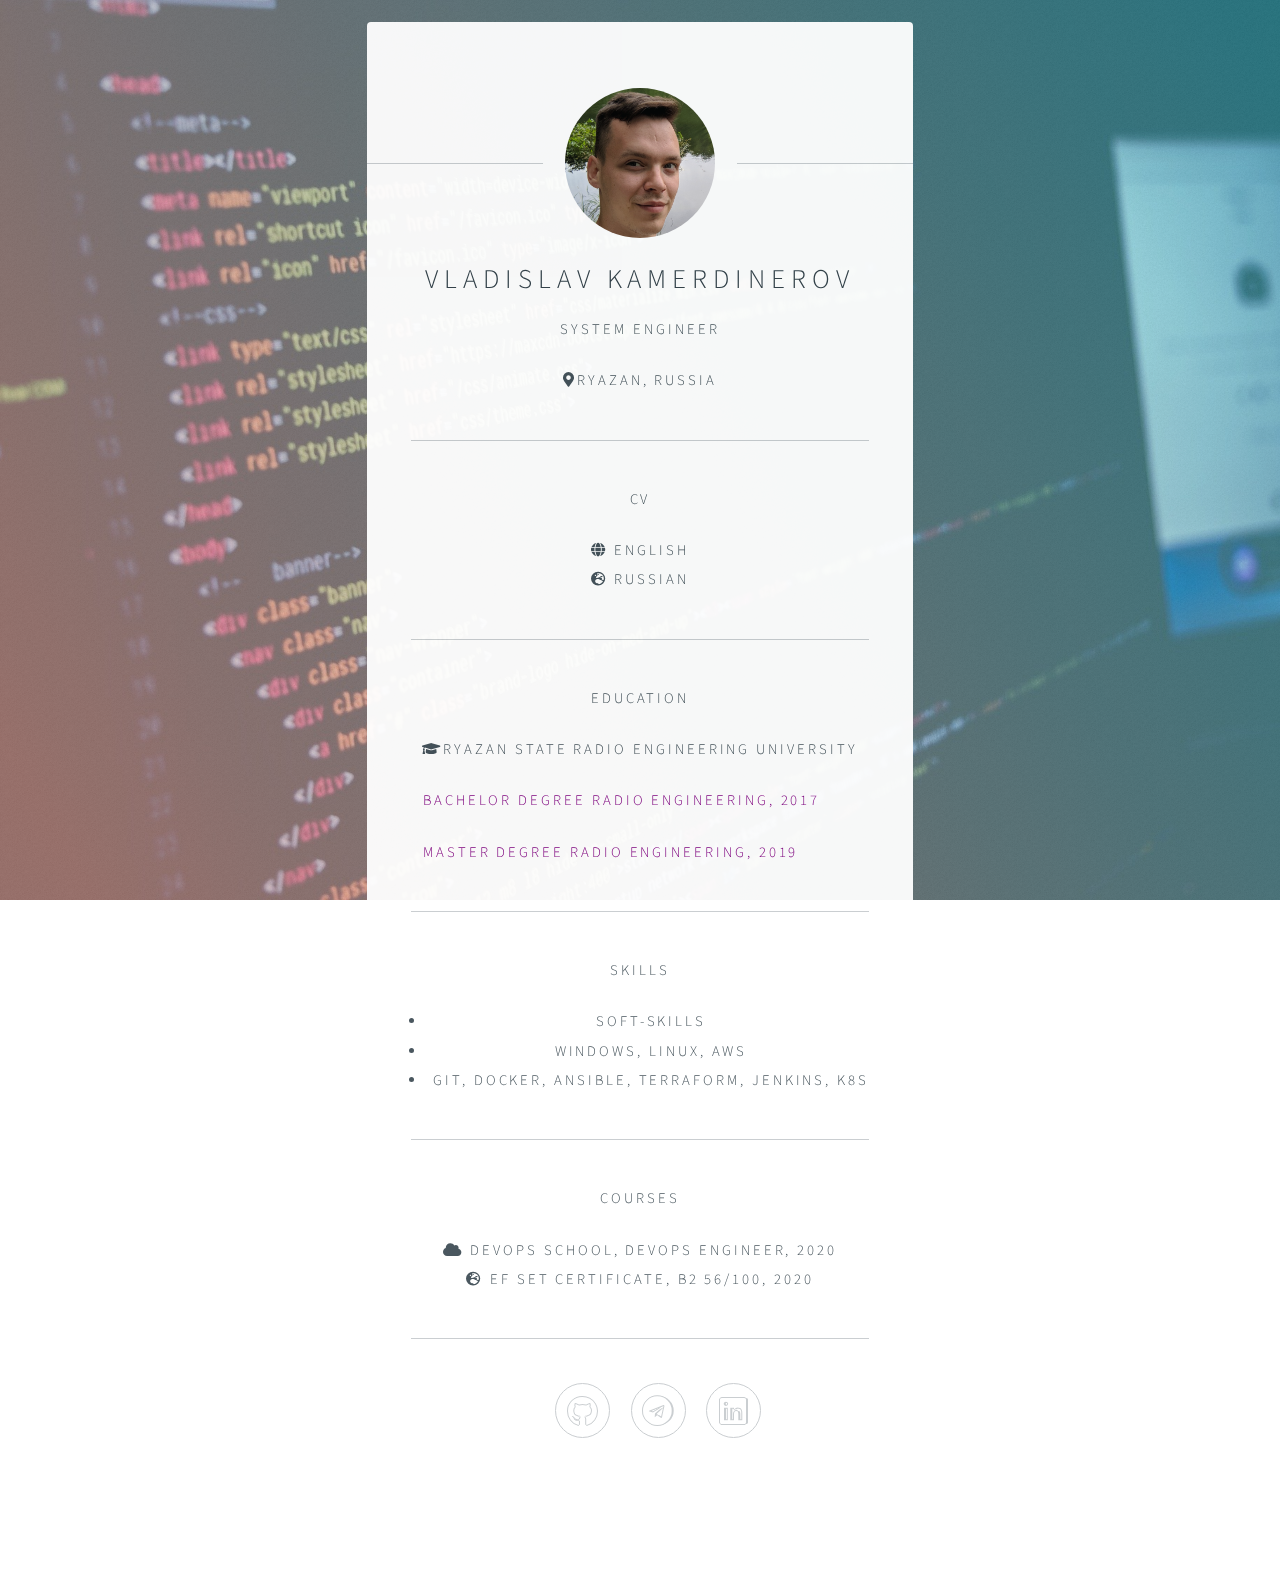
==== commit 85415131: "Fix linkedin icon" ====
--- a/index.html
+++ b/index.html
@@ -82,7 +82,7 @@
 					<ul class="icons fa-ul">
 						<li><a href="https://github.com/v-kamerdinerov/" class="icon fab fa-github">GitHub</a></li>
 						<li><a href="https://t.me/VladFleur" class="icon fab fa-telegram">Telegram @VladFleur</a></li>
-						<li><a href="https://www.linkedin.com/in/vladislav-kamerdinerov-27bb35200/" class="icon fab <i class="fa-brands fa-linkedin"></i>">Linkedin</a></li>
+						<li><a href="https://www.linkedin.com/in/vladislav-kamerdinerov-27bb35200/"class="icon fab fa-linkedin"></i>">Linkedin</a></li>
 					</ul>
 				</footer>
 
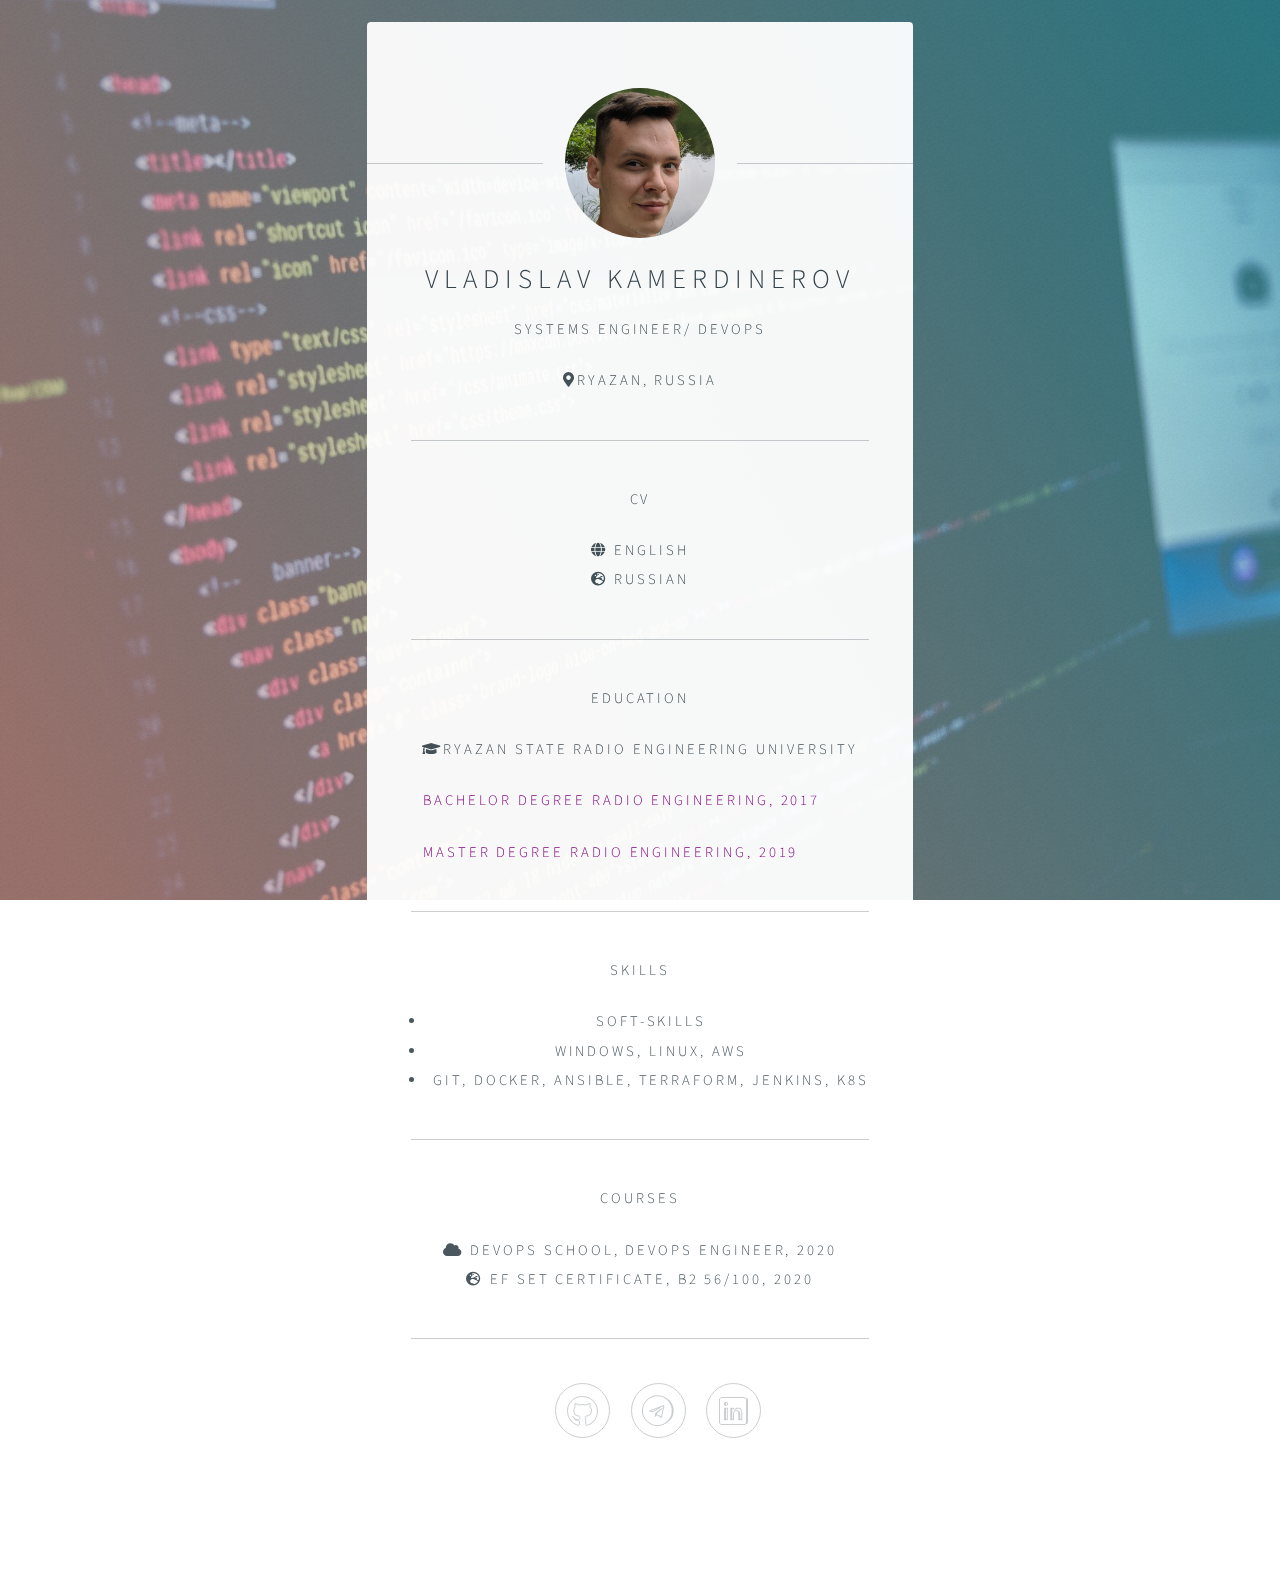
==== commit 7e10c755: "Add tags, edit title" ====
--- a/index.html
+++ b/index.html
@@ -9,7 +9,7 @@
 		<title>Vlad Kamerdinerov</title>
 		<meta name="author" content="Vlad Kamerdinerov" />
 		<meta name="description" content="This represents my professional identity card, and landing page linking to my social networking profiles." />
-		<meta name="keywords" content="dev, engineer, ops, programmer, windows, linux, radio, auto, computer, science, bachelor, master" />
+		<meta name="keywords" content="dev, engineer, ops, cicd, jenkins, sre, programmer, windows, linux, radio, auto, computer, science, bachelor, master" />
 
 		<meta charset="utf-8" />
 		<meta name="viewport" content="width=device-width, initial-scale=1" />
@@ -35,7 +35,7 @@
 					<span class="avatar"><img src="images/avatar.jpg" width="150" height="150" alt="" /></span>
 					<h1>Vladislav Kamerdinerov</h1>
 				<!--<p><a href="https://ryazan.hh.ru/resume/747a5151ff0758f7b00039ed1f324868526679">Junior DevOps Engineer</a></p> -->
-					<p>System Engineer</p>
+					<p>Systems Engineer/ DevOps</p>
 					<p><i class="icon fas fa-map-marker-alt"></i>Ryazan, Russia</p>
 				</header>
 
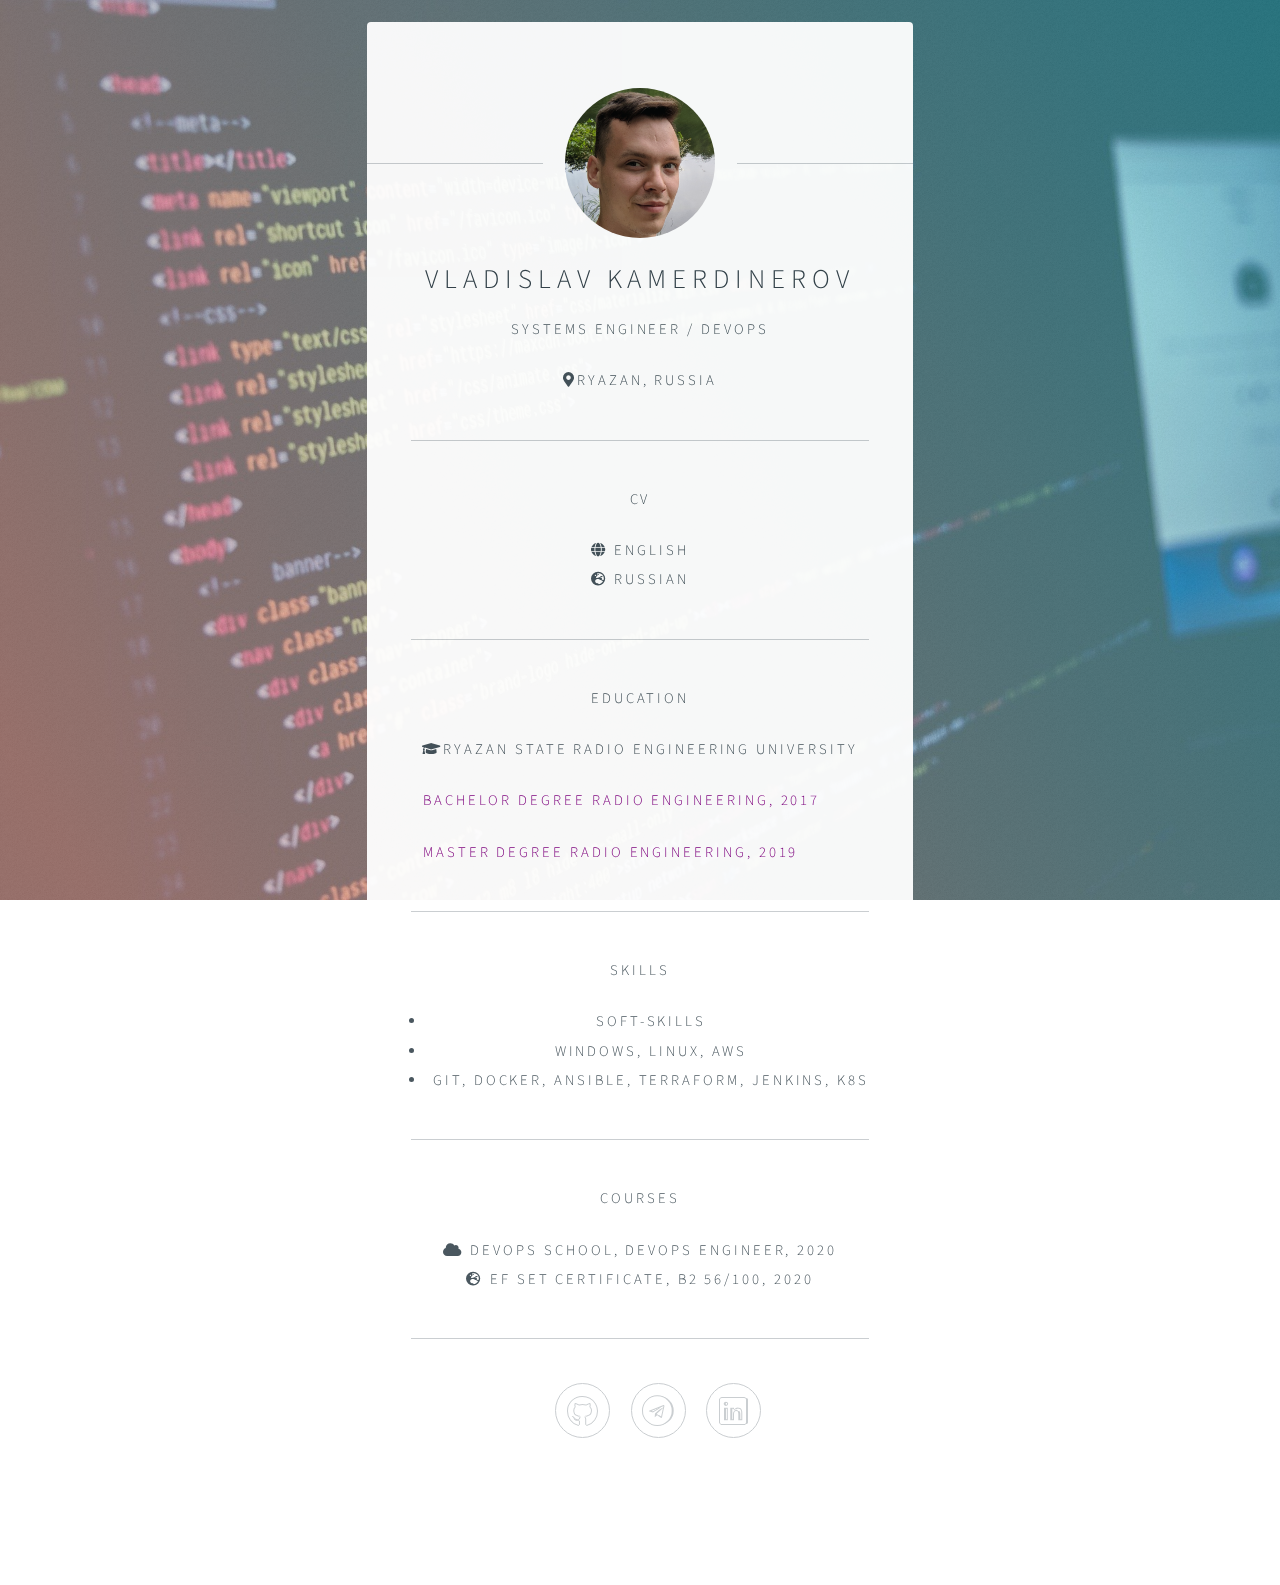
==== commit 7c6618a8: "Fix typo in role" ====
--- a/index.html
+++ b/index.html
@@ -35,7 +35,7 @@
 					<span class="avatar"><img src="images/avatar.jpg" width="150" height="150" alt="" /></span>
 					<h1>Vladislav Kamerdinerov</h1>
 				<!--<p><a href="https://ryazan.hh.ru/resume/747a5151ff0758f7b00039ed1f324868526679">Junior DevOps Engineer</a></p> -->
-					<p>Systems Engineer/ DevOps</p>
+					<p>Systems Engineer / DevOps</p>
 					<p><i class="icon fas fa-map-marker-alt"></i>Ryazan, Russia</p>
 				</header>
 
